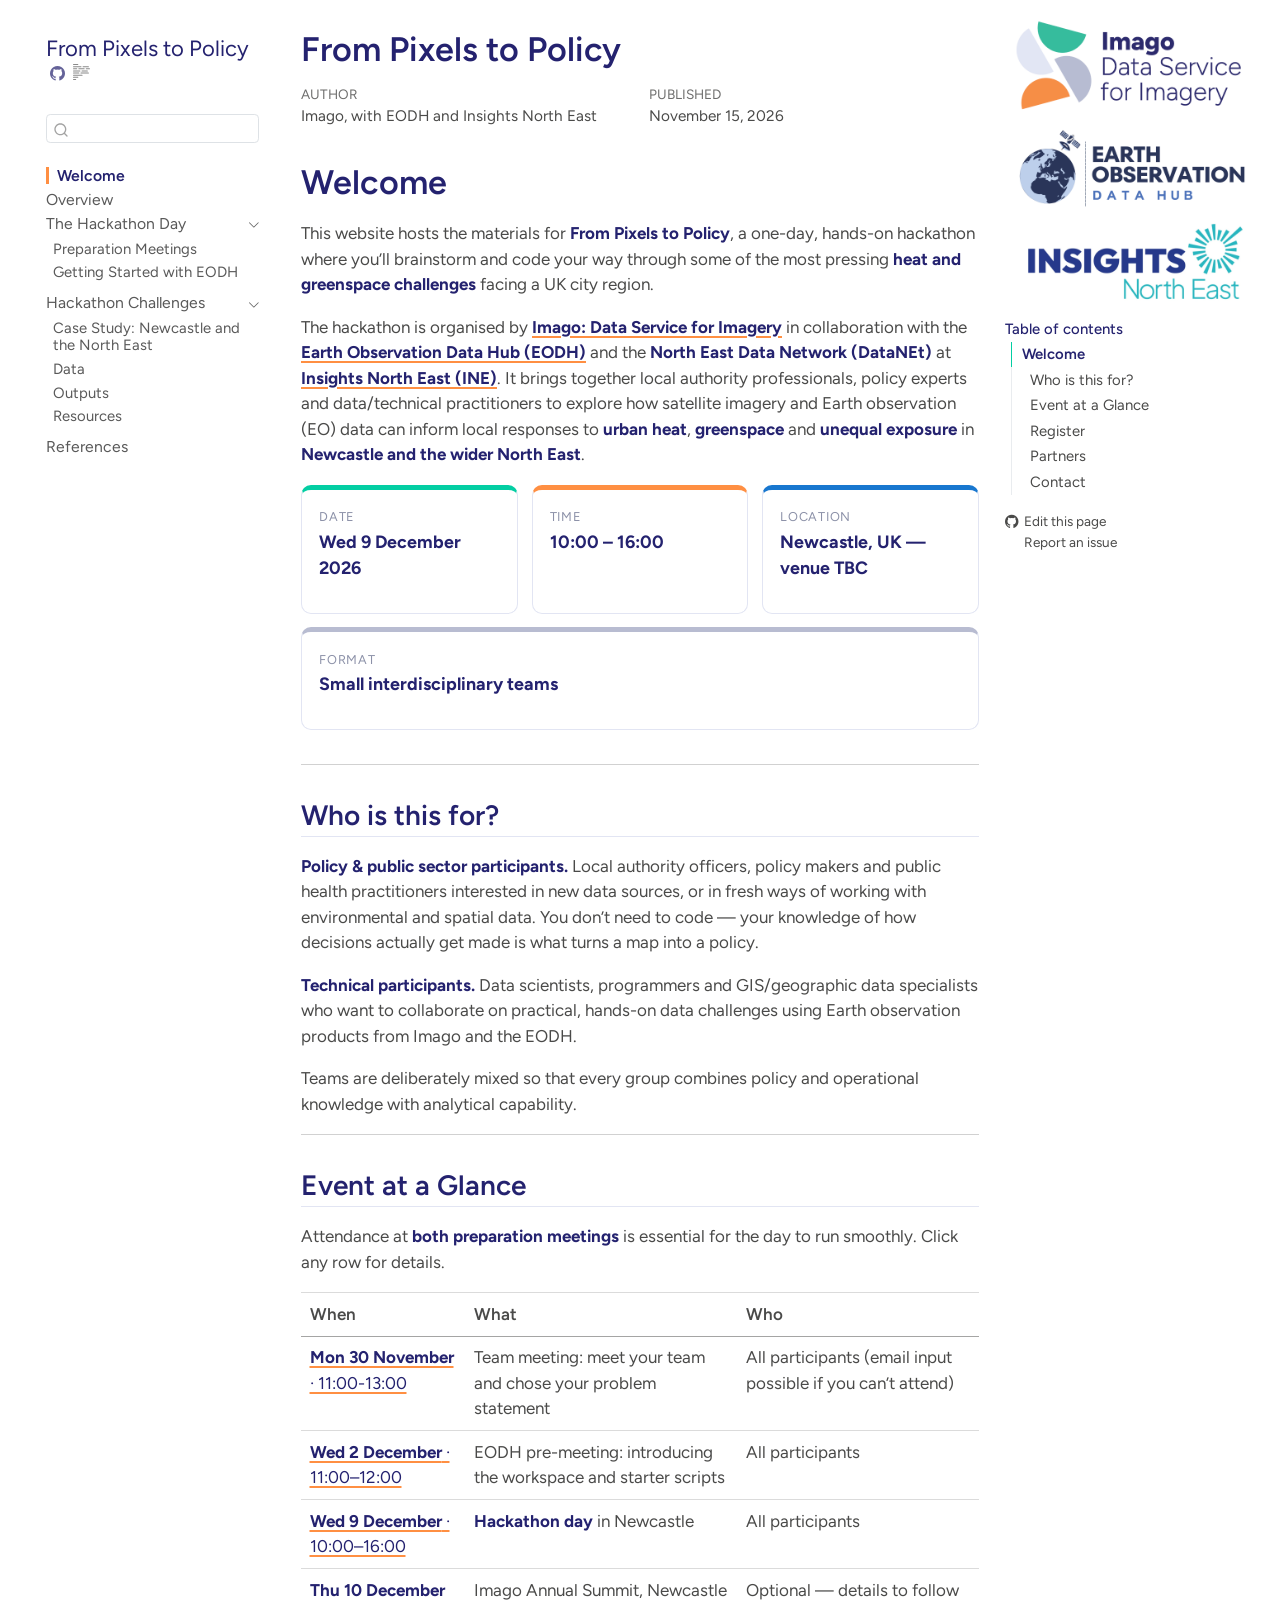
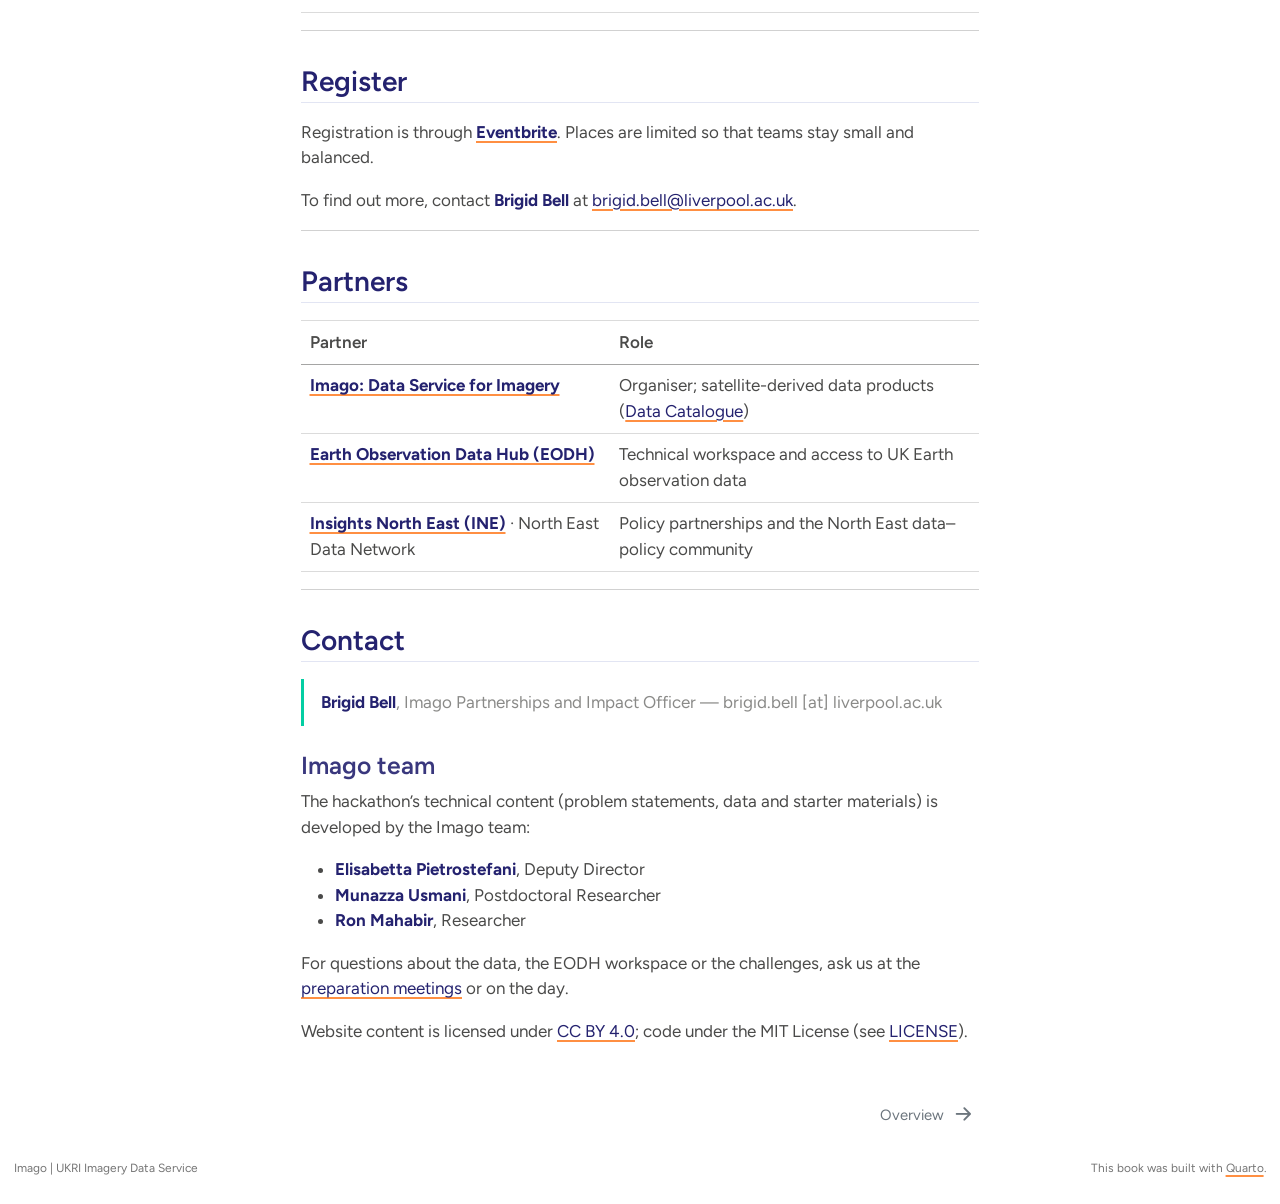
==== docs/index.html @ cfbcd2dc "Final datasets, problem statements, North East study area, mentors/judges, Python only" ====
<!DOCTYPE html>
<html xmlns="http://www.w3.org/1999/xhtml" lang="en" xml:lang="en"><head>

<meta charset="utf-8">
<meta name="generator" content="quarto-1.9.36">

<meta name="viewport" content="width=device-width, initial-scale=1.0, user-scalable=yes">

<meta name="author" content="Imago, with EODH and Insights North East">
<meta name="dcterms.date" content="2026-11-15">

<title>From Pixels to Policy</title>
<style>
/* Default styles provided by pandoc.
** See https://pandoc.org/MANUAL.html#variables-for-html for config info.
*/
code{white-space: pre-wrap;}
span.smallcaps{font-variant: small-caps;}
div.columns{display: flex; gap: min(4vw, 1.5em);}
div.column{flex: auto; overflow-x: auto;}
div.hanging-indent{margin-left: 1.5em; text-indent: -1.5em;}
ul.task-list{list-style: none;}
ul.task-list li input[type="checkbox"] {
  width: 0.8em;
  margin: 0 0.8em 0.2em -1em; /* quarto-specific, see https://github.com/quarto-dev/quarto-cli/issues/4556 */ 
  vertical-align: middle;
}
</style>


<script src="site_libs/quarto-nav/quarto-nav.js"></script>
<script src="site_libs/quarto-nav/headroom.min.js"></script>
<script src="site_libs/clipboard/clipboard.min.js"></script>
<script src="site_libs/quarto-search/autocomplete.umd.js"></script>
<script src="site_libs/quarto-search/fuse.min.js"></script>
<script src="site_libs/quarto-search/quarto-search.js"></script>
<meta name="quarto:offset" content="./">
<link href="./overview.html" rel="next">
<link href="./assets/Imago-logo.png" rel="icon" type="image/png">
<script src="site_libs/quarto-html/quarto.js" type="module"></script>
<script src="site_libs/quarto-html/tabsets/tabsets.js" type="module"></script>
<script src="site_libs/quarto-html/popper.min.js"></script>
<script src="site_libs/quarto-html/tippy.umd.min.js"></script>
<script src="site_libs/quarto-html/anchor.min.js"></script>
<link href="site_libs/quarto-html/tippy.css" rel="stylesheet">
<link href="site_libs/quarto-html/quarto-syntax-highlighting-845c23b38eaddc0f92fda52bfe77a8c8.css" rel="stylesheet" id="quarto-text-highlighting-styles">
<script src="site_libs/bootstrap/bootstrap.min.js"></script>
<link href="site_libs/bootstrap/bootstrap-icons.css" rel="stylesheet">
<link href="site_libs/bootstrap/bootstrap-445ad853c7fc5b7dd70132ed1802cdcb.min.css" rel="stylesheet" append-hash="true" id="quarto-bootstrap" data-mode="light">
<script id="quarto-search-options" type="application/json">{
  "location": "sidebar",
  "copy-button": false,
  "collapse-after": 3,
  "panel-placement": "start",
  "type": "textbox",
  "limit": 50,
  "keyboard-shortcut": [
    "f",
    "/",
    "s"
  ],
  "show-item-context": false,
  "language": {
    "search-no-results-text": "No results",
    "search-matching-documents-text": "matching documents",
    "search-copy-link-title": "Copy link to search",
    "search-hide-matches-text": "Hide additional matches",
    "search-more-match-text": "more match in this document",
    "search-more-matches-text": "more matches in this document",
    "search-clear-button-title": "Clear",
    "search-text-placeholder": "",
    "search-detached-cancel-button-title": "Cancel",
    "search-submit-button-title": "Submit",
    "search-label": "Search"
  }
}</script>


</head>

<body class="nav-sidebar floating quarto-light">

<div id="quarto-search-results"></div>
  <header id="quarto-header" class="headroom fixed-top">
  <nav class="quarto-secondary-nav">
    <div class="container-fluid d-flex">
      <button type="button" class="quarto-btn-toggle btn" data-bs-toggle="collapse" role="button" data-bs-target=".quarto-sidebar-collapse-item" aria-controls="quarto-sidebar" aria-expanded="false" aria-label="Toggle sidebar navigation" onclick="if (window.quartoToggleHeadroom) { window.quartoToggleHeadroom(); }">
        <i class="bi bi-layout-text-sidebar-reverse"></i>
      </button>
        <nav class="quarto-page-breadcrumbs" aria-label="breadcrumb"><ol class="breadcrumb"><li class="breadcrumb-item"><a href="./index.html">Welcome</a></li></ol></nav>
        <a class="flex-grow-1" role="navigation" data-bs-toggle="collapse" data-bs-target=".quarto-sidebar-collapse-item" aria-controls="quarto-sidebar" aria-expanded="false" aria-label="Toggle sidebar navigation" onclick="if (window.quartoToggleHeadroom) { window.quartoToggleHeadroom(); }">      
        </a>
      <button type="button" class="btn quarto-search-button" aria-label="Search" onclick="window.quartoOpenSearch();">
        <i class="bi bi-search"></i>
      </button>
    </div>
  </nav>
</header>
<!-- content -->
<div id="quarto-content" class="quarto-container page-columns page-rows-contents page-layout-article">
<!-- sidebar -->
  <nav id="quarto-sidebar" class="sidebar collapse collapse-horizontal quarto-sidebar-collapse-item sidebar-navigation floating overflow-auto">
    <div class="pt-lg-2 mt-2 text-left sidebar-header">
    <div class="sidebar-title mb-0 py-0">
      <a href="./">From Pixels to Policy</a> 
        <div class="sidebar-tools-main">
    <a href="https://github.com/Imago-SDRUK/Imago-EODH-Hack-2026" title="Source Code" class="quarto-navigation-tool px-1" aria-label="Source Code"><i class="bi bi-github"></i></a>
  <a href="" class="quarto-reader-toggle quarto-navigation-tool px-1" onclick="window.quartoToggleReader(); return false;" title="Toggle reader mode">
  <div class="quarto-reader-toggle-btn">
  <i class="bi"></i>
  </div>
</a>
</div>
    </div>
      </div>
        <div class="mt-2 flex-shrink-0 align-items-center">
        <div class="sidebar-search">
        <div id="quarto-search" class="" title="Search"></div>
        </div>
        </div>
    <div class="sidebar-menu-container"> 
    <ul class="list-unstyled mt-1">
        <li class="sidebar-item">
  <div class="sidebar-item-container"> 
  <a href="./index.html" class="sidebar-item-text sidebar-link active">
 <span class="menu-text">Welcome</span></a>
  </div>
</li>
        <li class="sidebar-item">
  <div class="sidebar-item-container"> 
  <a href="./overview.html" class="sidebar-item-text sidebar-link">
 <span class="menu-text">Overview</span></a>
  </div>
</li>
        <li class="sidebar-item sidebar-item-section">
      <div class="sidebar-item-container"> 
            <a href="./workshop.html" class="sidebar-item-text sidebar-link">
 <span class="menu-text">The Hackathon Day</span></a>
          <a class="sidebar-item-toggle text-start" data-bs-toggle="collapse" data-bs-target="#quarto-sidebar-section-1" role="navigation" aria-expanded="true" aria-label="Toggle section">
            <i class="bi bi-chevron-right ms-2"></i>
          </a> 
      </div>
      <ul id="quarto-sidebar-section-1" class="collapse list-unstyled sidebar-section depth1 show">  
          <li class="sidebar-item">
  <div class="sidebar-item-container"> 
  <a href="./preparation.html" class="sidebar-item-text sidebar-link">
 <span class="menu-text">Preparation Meetings</span></a>
  </div>
</li>
          <li class="sidebar-item">
  <div class="sidebar-item-container"> 
  <a href="./eodh-start.html" class="sidebar-item-text sidebar-link">
 <span class="menu-text">Getting Started with EODH</span></a>
  </div>
</li>
      </ul>
  </li>
        <li class="sidebar-item sidebar-item-section">
      <div class="sidebar-item-container"> 
            <a href="./probstatement.html" class="sidebar-item-text sidebar-link">
 <span class="menu-text">Hackathon Challenges</span></a>
          <a class="sidebar-item-toggle text-start" data-bs-toggle="collapse" data-bs-target="#quarto-sidebar-section-2" role="navigation" aria-expanded="true" aria-label="Toggle section">
            <i class="bi bi-chevron-right ms-2"></i>
          </a> 
      </div>
      <ul id="quarto-sidebar-section-2" class="collapse list-unstyled sidebar-section depth1 show">  
          <li class="sidebar-item">
  <div class="sidebar-item-container"> 
  <a href="./casestudy.html" class="sidebar-item-text sidebar-link">
 <span class="menu-text">Case Study: Newcastle and the North East</span></a>
  </div>
</li>
          <li class="sidebar-item">
  <div class="sidebar-item-container"> 
  <a href="./datasets.html" class="sidebar-item-text sidebar-link">
 <span class="menu-text">Data</span></a>
  </div>
</li>
          <li class="sidebar-item">
  <div class="sidebar-item-container"> 
  <a href="./output.html" class="sidebar-item-text sidebar-link">
 <span class="menu-text">Outputs</span></a>
  </div>
</li>
          <li class="sidebar-item">
  <div class="sidebar-item-container"> 
  <a href="./resources.html" class="sidebar-item-text sidebar-link">
 <span class="menu-text">Resources</span></a>
  </div>
</li>
      </ul>
  </li>
        <li class="sidebar-item">
  <div class="sidebar-item-container"> 
  <a href="./references.html" class="sidebar-item-text sidebar-link">
 <span class="menu-text">References</span></a>
  </div>
</li>
    </ul>
    </div>
</nav>
<div id="quarto-sidebar-glass" class="quarto-sidebar-collapse-item" data-bs-toggle="collapse" data-bs-target=".quarto-sidebar-collapse-item"></div>
<!-- margin-sidebar -->
    <div id="quarto-margin-sidebar" class="sidebar margin-sidebar"><div class="quarto-margin-header"><div class="margin-header-item">
<p><img src="./assets/all_logos.png" class="img-fluid" alt="Imago, Earth Observation Data Hub and Insights North East logos"></p>
</div></div>
        <nav id="TOC" role="doc-toc" class="toc-active">
    <h2 id="toc-title">Table of contents</h2>
   
  <ul>
  <li><a href="#welcome" id="toc-welcome" class="nav-link active" data-scroll-target="#welcome">Welcome</a>
  <ul class="collapse">
  <li><a href="#who-is-this-for" id="toc-who-is-this-for" class="nav-link" data-scroll-target="#who-is-this-for">Who is this for?</a></li>
  <li><a href="#event-at-a-glance" id="toc-event-at-a-glance" class="nav-link" data-scroll-target="#event-at-a-glance">Event at a Glance</a></li>
  <li><a href="#register" id="toc-register" class="nav-link" data-scroll-target="#register">Register</a></li>
  <li><a href="#partners" id="toc-partners" class="nav-link" data-scroll-target="#partners">Partners</a></li>
  <li><a href="#contact" id="toc-contact" class="nav-link" data-scroll-target="#contact">Contact</a>
  <ul class="collapse">
  <li><a href="#imago-team" id="toc-imago-team" class="nav-link" data-scroll-target="#imago-team">Imago team</a></li>
  </ul></li>
  </ul></li>
  </ul>
<div class="toc-actions"><ul><li><a href="https://github.com/Imago-SDRUK/Imago-EODH-Hack-2026/edit/main/index.qmd" class="toc-action"><i class="bi bi-github"></i>Edit this page</a></li><li><a href="https://github.com/Imago-SDRUK/Imago-EODH-Hack-2026/issues/new" class="toc-action"><i class="bi empty"></i>Report an issue</a></li></ul></div></nav>
    </div>
<!-- main -->
<main class="content" id="quarto-document-content">

<header id="title-block-header" class="quarto-title-block default">
<div class="quarto-title">
<h1 class="title">From Pixels to Policy</h1>
</div>



<div class="quarto-title-meta">

    <div>
    <div class="quarto-title-meta-heading">Author</div>
    <div class="quarto-title-meta-contents">
             <p>Imago, with EODH and Insights North East </p>
          </div>
  </div>
    
    <div>
    <div class="quarto-title-meta-heading">Published</div>
    <div class="quarto-title-meta-contents">
      <p class="date">November 15, 2026</p>
    </div>
  </div>
  
    
  </div>
  


</header>


<section id="welcome" class="level1 unnumbered">
<h1 class="unnumbered">Welcome</h1>
<p>This website hosts the materials for <strong>From Pixels to Policy</strong>, a one-day, hands-on hackathon where you’ll brainstorm and code your way through some of the most pressing <strong>heat and greenspace challenges</strong> facing a UK city region.</p>
<p>The hackathon is organised by <a href="https://imago.ac.uk/"><strong>Imago: Data Service for Imagery</strong></a> in collaboration with the <a href="https://eodatahub.org.uk/"><strong>Earth Observation Data Hub (EODH)</strong></a> and the <strong>North East Data Network (DataNEt)</strong> at <a href="https://insightsnortheast.co.uk/"><strong>Insights North East (INE)</strong></a>. It brings together local authority professionals, policy experts and data/technical practitioners to explore how satellite imagery and Earth observation (EO) data can inform local responses to <strong>urban heat</strong>, <strong>greenspace</strong> and <strong>unequal exposure</strong> in <strong>Newcastle and the wider North East</strong>.</p>
<div class="p2p-facts">
<div class="p2p-fact">
<p><span class="p2p-fact-label">Date</span><br>
<span class="p2p-fact-value">Wed 9 December 2026</span></p>
</div>
<div class="p2p-fact">
<p><span class="p2p-fact-label">Time</span><br>
<span class="p2p-fact-value">10:00 – 16:00</span></p>
</div>
<div class="p2p-fact">
<p><span class="p2p-fact-label">Location</span><br>
<span class="p2p-fact-value">Newcastle, UK — venue TBC</span></p>
</div>
<div class="p2p-fact">
<p><span class="p2p-fact-label">Format</span><br>
<span class="p2p-fact-value">Small interdisciplinary teams</span></p>
</div>
</div>
<hr>
<section id="who-is-this-for" class="level2 unnumbered">
<h2 class="unnumbered anchored" data-anchor-id="who-is-this-for">Who is this for?</h2>
<p><strong>Policy &amp; public sector participants.</strong> Local authority officers, policy makers and public health practitioners interested in new data sources, or in fresh ways of working with environmental and spatial data. You don’t need to code — your knowledge of how decisions actually get made is what turns a map into a policy.</p>
<p><strong>Technical participants.</strong> Data scientists, programmers and GIS/geographic data specialists who want to collaborate on practical, hands-on data challenges using Earth observation products from Imago and the EODH.</p>
<p>Teams are deliberately mixed so that every group combines policy and operational knowledge with analytical capability.</p>
<hr>
</section>
<section id="event-at-a-glance" class="level2 unnumbered">
<h2 class="unnumbered anchored" data-anchor-id="event-at-a-glance">Event at a Glance</h2>
<p>Attendance at <strong>both preparation meetings</strong> is essential for the day to run smoothly. Click any row for details.</p>
<table class="caption-top table">
<thead>
<tr class="header">
<th>When</th>
<th>What</th>
<th>Who</th>
</tr>
</thead>
<tbody>
<tr class="odd">
<td><a href="./preparation.html"><strong>Mon 30 November</strong> · 11:00-13:00</a></td>
<td>Team meeting: meet your team and chose your problem statement</td>
<td>All participants (email input possible if you can’t attend)</td>
</tr>
<tr class="even">
<td><a href="./eodh-start.html"><strong>Wed 2 December</strong> · 11:00–12:00</a></td>
<td>EODH pre-meeting: introducing the workspace and starter scripts</td>
<td>All participants</td>
</tr>
<tr class="odd">
<td><a href="./workshop.html"><strong>Wed 9 December</strong> · 10:00–16:00</a></td>
<td><strong>Hackathon day</strong> in Newcastle</td>
<td>All participants</td>
</tr>
<tr class="even">
<td><strong>Thu 10 December</strong></td>
<td>Imago Annual Summit, Newcastle</td>
<td>Optional — details to follow</td>
</tr>
</tbody>
</table>
<hr>
</section>
<section id="register" class="level2 unnumbered">
<h2 class="unnumbered anchored" data-anchor-id="register">Register</h2>
<p>Registration is through <a href="https://www.eventbrite.com/e/from-pixels-to-policy-an-earth-observation-hackathon-tickets-2003542936858"><strong>Eventbrite</strong></a>. Places are limited so that teams stay small and balanced.</p>
<p>To find out more, contact <strong>Brigid Bell</strong> at <a href="mailto:brigid.bell@liverpool.ac.uk">brigid.bell@liverpool.ac.uk</a>.</p>
<hr>
</section>
<section id="partners" class="level2 unnumbered">
<h2 class="unnumbered anchored" data-anchor-id="partners">Partners</h2>
<table class="caption-top table">
<thead>
<tr class="header">
<th>Partner</th>
<th>Role</th>
</tr>
</thead>
<tbody>
<tr class="odd">
<td><a href="https://imago.ac.uk/"><strong>Imago: Data Service for Imagery</strong></a></td>
<td>Organiser; satellite-derived data products (<a href="https://data.imago.ac.uk/">Data Catalogue</a>)</td>
</tr>
<tr class="even">
<td><a href="https://eodatahub.org.uk/"><strong>Earth Observation Data Hub (EODH)</strong></a></td>
<td>Technical workspace and access to UK Earth observation data</td>
</tr>
<tr class="odd">
<td><a href="https://insightsnortheast.co.uk/"><strong>Insights North East (INE)</strong></a> · North East Data Network</td>
<td>Policy partnerships and the North East data–policy community</td>
</tr>
</tbody>
</table>
<!-- TODO: add EODH and INE logos to img/ and a logo strip here -->
<hr>
</section>
<section id="contact" class="level2 unnumbered">
<h2 class="unnumbered anchored" data-anchor-id="contact">Contact</h2>
<blockquote class="blockquote">
<p><strong>Brigid Bell</strong>, Imago Partnerships and Impact Officer — brigid.bell [at] liverpool.ac.uk</p>
</blockquote>
<section id="imago-team" class="level3 unnumbered">
<h3 class="unnumbered anchored" data-anchor-id="imago-team">Imago team</h3>
<p>The hackathon’s technical content (problem statements, data and starter materials) is developed by the Imago team:</p>
<ul>
<li><strong>Elisabetta Pietrostefani</strong>, Deputy Director</li>
<li><strong>Munazza Usmani</strong>, Postdoctoral Researcher</li>
<li><strong>Ron Mahabir</strong>, Researcher</li>
</ul>
<p>For questions about the data, the EODH workspace or the challenges, ask us at the <a href="./preparation.html">preparation meetings</a> or on the day.</p>
<!-- TODO: add Behzad, EODH and INE contacts -->
<p>Website content is licensed under <a href="https://creativecommons.org/licenses/by/4.0/">CC BY 4.0</a>; code under the MIT License (see <a href="https://github.com/Imago-SDRUK/Imago-EODH-Hack-2026/blob/main/LICENSE">LICENSE</a>).</p>


</section>
</section>
</section>

</main> <!-- /main -->
<script id="quarto-html-after-body" type="application/javascript">
  window.document.addEventListener("DOMContentLoaded", function (event) {
    const icon = "";
    const anchorJS = new window.AnchorJS();
    anchorJS.options = {
      placement: 'right',
      icon: icon
    };
    anchorJS.add('.anchored');
    const isCodeAnnotation = (el) => {
      for (const clz of el.classList) {
        if (clz.startsWith('code-annotation-')) {                     
          return true;
        }
      }
      return false;
    }
    const onCopySuccess = function(e) {
      // button target
      const button = e.trigger;
      // don't keep focus
      button.blur();
      // flash "checked"
      button.classList.add('code-copy-button-checked');
      var currentTitle = button.getAttribute("title");
      button.setAttribute("title", "Copied!");
      let tooltip;
      if (window.bootstrap) {
        button.setAttribute("data-bs-toggle", "tooltip");
        button.setAttribute("data-bs-placement", "left");
        button.setAttribute("data-bs-title", "Copied!");
        tooltip = new bootstrap.Tooltip(button, 
          { trigger: "manual", 
            customClass: "code-copy-button-tooltip",
            offset: [0, -8]});
        tooltip.show();    
      }
      setTimeout(function() {
        if (tooltip) {
          tooltip.hide();
          button.removeAttribute("data-bs-title");
          button.removeAttribute("data-bs-toggle");
          button.removeAttribute("data-bs-placement");
        }
        button.setAttribute("title", currentTitle);
        button.classList.remove('code-copy-button-checked');
      }, 1000);
      // clear code selection
      e.clearSelection();
    }
    const getTextToCopy = function(trigger) {
      const outerScaffold = trigger.parentElement.cloneNode(true);
      const codeEl = outerScaffold.querySelector('code');
      for (const childEl of codeEl.children) {
        if (isCodeAnnotation(childEl)) {
          childEl.remove();
        }
      }
      return codeEl.innerText;
    }
    const clipboard = new window.ClipboardJS('.code-copy-button:not([data-in-quarto-modal])', {
      text: getTextToCopy
    });
    clipboard.on('success', onCopySuccess);
    if (window.document.getElementById('quarto-embedded-source-code-modal')) {
      const clipboardModal = new window.ClipboardJS('.code-copy-button[data-in-quarto-modal]', {
        text: getTextToCopy,
        container: window.document.getElementById('quarto-embedded-source-code-modal')
      });
      clipboardModal.on('success', onCopySuccess);
    }
      var localhostRegex = new RegExp(/^(?:http|https):\/\/localhost\:?[0-9]*\//);
      var mailtoRegex = new RegExp(/^mailto:/);
        var filterRegex = new RegExp("https:\/\/imago-sdruk\.github\.io\/Imago-EODH-Hack-2026");
      var isInternal = (href) => {
          return filterRegex.test(href) || localhostRegex.test(href) || mailtoRegex.test(href);
      }
      // Inspect non-navigation links and adorn them if external
     var links = window.document.querySelectorAll('a[href]:not(.nav-link):not(.navbar-brand):not(.toc-action):not(.sidebar-link):not(.sidebar-item-toggle):not(.pagination-link):not(.no-external):not([aria-hidden]):not(.dropdown-item):not(.quarto-navigation-tool):not(.about-link)');
      for (var i=0; i<links.length; i++) {
        const link = links[i];
        if (!isInternal(link.href)) {
          // undo the damage that might have been done by quarto-nav.js in the case of
          // links that we want to consider external
          if (link.dataset.originalHref !== undefined) {
            link.href = link.dataset.originalHref;
          }
        }
      }
    function tippyHover(el, contentFn, onTriggerFn, onUntriggerFn) {
      const config = {
        allowHTML: true,
        maxWidth: 500,
        delay: 100,
        arrow: false,
        appendTo: function(el) {
            return el.parentElement;
        },
        interactive: true,
        interactiveBorder: 10,
        theme: 'quarto',
        placement: 'bottom-start',
      };
      if (contentFn) {
        config.content = contentFn;
      }
      if (onTriggerFn) {
        config.onTrigger = onTriggerFn;
      }
      if (onUntriggerFn) {
        config.onUntrigger = onUntriggerFn;
      }
      window.tippy(el, config); 
    }
    const noterefs = window.document.querySelectorAll('a[role="doc-noteref"]');
    for (var i=0; i<noterefs.length; i++) {
      const ref = noterefs[i];
      tippyHover(ref, function() {
        // use id or data attribute instead here
        let href = ref.getAttribute('data-footnote-href') || ref.getAttribute('href');
        try { href = new URL(href).hash; } catch {}
        const id = href.replace(/^#\/?/, "");
        const note = window.document.getElementById(id);
        if (note) {
          return note.innerHTML;
        } else {
          return "";
        }
      });
    }
    const xrefs = window.document.querySelectorAll('a.quarto-xref');
    const processXRef = (id, note) => {
      // Strip column container classes
      const stripColumnClz = (el) => {
        el.classList.remove("page-full", "page-columns");
        if (el.children) {
          for (const child of el.children) {
            stripColumnClz(child);
          }
        }
      }
      stripColumnClz(note)
      if (id === null || id.startsWith('sec-')) {
        // Special case sections, only their first couple elements
        const container = document.createElement("div");
        if (note.children && note.children.length > 2) {
          container.appendChild(note.children[0].cloneNode(true));
          for (let i = 1; i < note.children.length; i++) {
            const child = note.children[i];
            if (child.tagName === "P" && child.innerText === "") {
              continue;
            } else {
              container.appendChild(child.cloneNode(true));
              break;
            }
          }
          if (window.Quarto?.typesetMath) {
            window.Quarto.typesetMath(container);
          }
          return container.innerHTML
        } else {
          if (window.Quarto?.typesetMath) {
            window.Quarto.typesetMath(note);
          }
          return note.innerHTML;
        }
      } else {
        // Remove any anchor links if they are present
        const anchorLink = note.querySelector('a.anchorjs-link');
        if (anchorLink) {
          anchorLink.remove();
        }
        if (window.Quarto?.typesetMath) {
          window.Quarto.typesetMath(note);
        }
        if (note.classList.contains("callout")) {
          return note.outerHTML;
        } else {
          return note.innerHTML;
        }
      }
    }
    for (var i=0; i<xrefs.length; i++) {
      const xref = xrefs[i];
      tippyHover(xref, undefined, function(instance) {
        instance.disable();
        let url = xref.getAttribute('href');
        let hash = undefined; 
        if (url.startsWith('#')) {
          hash = url;
        } else {
          try { hash = new URL(url).hash; } catch {}
        }
        if (hash) {
          const id = hash.replace(/^#\/?/, "");
          const note = window.document.getElementById(id);
          if (note !== null) {
            try {
              const html = processXRef(id, note.cloneNode(true));
              instance.setContent(html);
            } finally {
              instance.enable();
              instance.show();
            }
          } else {
            // See if we can fetch this
            fetch(url.split('#')[0])
            .then(res => res.text())
            .then(html => {
              const parser = new DOMParser();
              const htmlDoc = parser.parseFromString(html, "text/html");
              const note = htmlDoc.getElementById(id);
              if (note !== null) {
                const html = processXRef(id, note);
                instance.setContent(html);
              } 
            }).finally(() => {
              instance.enable();
              instance.show();
            });
          }
        } else {
          // See if we can fetch a full url (with no hash to target)
          // This is a special case and we should probably do some content thinning / targeting
          fetch(url)
          .then(res => res.text())
          .then(html => {
            const parser = new DOMParser();
            const htmlDoc = parser.parseFromString(html, "text/html");
            const note = htmlDoc.querySelector('main.content');
            if (note !== null) {
              // This should only happen for chapter cross references
              // (since there is no id in the URL)
              // remove the first header
              if (note.children.length > 0 && note.children[0].tagName === "HEADER") {
                note.children[0].remove();
              }
              const html = processXRef(null, note);
              instance.setContent(html);
            } 
          }).finally(() => {
            instance.enable();
            instance.show();
          });
        }
      }, function(instance) {
      });
    }
        let selectedAnnoteEl;
        const selectorForAnnotation = ( cell, annotation) => {
          let cellAttr = 'data-code-cell="' + cell + '"';
          let lineAttr = 'data-code-annotation="' +  annotation + '"';
          const selector = 'span[' + cellAttr + '][' + lineAttr + ']';
          return selector;
        }
        const selectCodeLines = (annoteEl) => {
          const doc = window.document;
          const targetCell = annoteEl.getAttribute("data-target-cell");
          const targetAnnotation = annoteEl.getAttribute("data-target-annotation");
          const annoteSpan = window.document.querySelector(selectorForAnnotation(targetCell, targetAnnotation));
          const lines = annoteSpan.getAttribute("data-code-lines").split(",");
          const lineIds = lines.map((line) => {
            return targetCell + "-" + line;
          })
          let top = null;
          let height = null;
          let parent = null;
          if (lineIds.length > 0) {
              //compute the position of the single el (top and bottom and make a div)
              const el = window.document.getElementById(lineIds[0]);
              top = el.offsetTop;
              height = el.offsetHeight;
              parent = el.parentElement.parentElement;
            if (lineIds.length > 1) {
              const lastEl = window.document.getElementById(lineIds[lineIds.length - 1]);
              const bottom = lastEl.offsetTop + lastEl.offsetHeight;
              height = bottom - top;
            }
            if (top !== null && height !== null && parent !== null) {
              // cook up a div (if necessary) and position it 
              let div = window.document.getElementById("code-annotation-line-highlight");
              if (div === null) {
                div = window.document.createElement("div");
                div.setAttribute("id", "code-annotation-line-highlight");
                div.style.position = 'absolute';
                parent.appendChild(div);
              }
              div.style.top = top - 2 + "px";
              div.style.height = height + 4 + "px";
              div.style.left = 0;
              let gutterDiv = window.document.getElementById("code-annotation-line-highlight-gutter");
              if (gutterDiv === null) {
                gutterDiv = window.document.createElement("div");
                gutterDiv.setAttribute("id", "code-annotation-line-highlight-gutter");
                gutterDiv.style.position = 'absolute';
                const codeCell = window.document.getElementById(targetCell);
                const gutter = codeCell.querySelector('.code-annotation-gutter');
                gutter.appendChild(gutterDiv);
              }
              gutterDiv.style.top = top - 2 + "px";
              gutterDiv.style.height = height + 4 + "px";
            }
            selectedAnnoteEl = annoteEl;
          }
        };
        const unselectCodeLines = () => {
          const elementsIds = ["code-annotation-line-highlight", "code-annotation-line-highlight-gutter"];
          elementsIds.forEach((elId) => {
            const div = window.document.getElementById(elId);
            if (div) {
              div.remove();
            }
          });
          selectedAnnoteEl = undefined;
        };
          // Handle positioning of the toggle
      window.addEventListener(
        "resize",
        throttle(() => {
          elRect = undefined;
          if (selectedAnnoteEl) {
            selectCodeLines(selectedAnnoteEl);
          }
        }, 10)
      );
      function throttle(fn, ms) {
      let throttle = false;
      let timer;
        return (...args) => {
          if(!throttle) { // first call gets through
              fn.apply(this, args);
              throttle = true;
          } else { // all the others get throttled
              if(timer) clearTimeout(timer); // cancel #2
              timer = setTimeout(() => {
                fn.apply(this, args);
                timer = throttle = false;
              }, ms);
          }
        };
      }
        // Attach click handler to the DT
        const annoteDls = window.document.querySelectorAll('dt[data-target-cell]');
        for (const annoteDlNode of annoteDls) {
          annoteDlNode.addEventListener('click', (event) => {
            const clickedEl = event.target;
            if (clickedEl !== selectedAnnoteEl) {
              unselectCodeLines();
              const activeEl = window.document.querySelector('dt[data-target-cell].code-annotation-active');
              if (activeEl) {
                activeEl.classList.remove('code-annotation-active');
              }
              selectCodeLines(clickedEl);
              clickedEl.classList.add('code-annotation-active');
            } else {
              // Unselect the line
              unselectCodeLines();
              clickedEl.classList.remove('code-annotation-active');
            }
          });
        }
    const findCites = (el) => {
      const parentEl = el.parentElement;
      if (parentEl) {
        const cites = parentEl.dataset.cites;
        if (cites) {
          return {
            el,
            cites: cites.split(' ')
          };
        } else {
          return findCites(el.parentElement)
        }
      } else {
        return undefined;
      }
    };
    var bibliorefs = window.document.querySelectorAll('a[role="doc-biblioref"]');
    for (var i=0; i<bibliorefs.length; i++) {
      const ref = bibliorefs[i];
      const citeInfo = findCites(ref);
      if (citeInfo) {
        tippyHover(citeInfo.el, function() {
          var popup = window.document.createElement('div');
          citeInfo.cites.forEach(function(cite) {
            var citeDiv = window.document.createElement('div');
            citeDiv.classList.add('hanging-indent');
            citeDiv.classList.add('csl-entry');
            var biblioDiv = window.document.getElementById('ref-' + cite);
            if (biblioDiv) {
              citeDiv.innerHTML = biblioDiv.innerHTML;
            }
            popup.appendChild(citeDiv);
          });
          return popup.innerHTML;
        });
      }
    }
  });
  </script>
<nav class="page-navigation">
  <div class="nav-page nav-page-previous">
  </div>
  <div class="nav-page nav-page-next">
      <a href="./overview.html" class="pagination-link" aria-label="Overview">
        <span class="nav-page-text">Overview</span> <i class="bi bi-arrow-right-short"></i>
      </a>
  </div>
</nav>
</div> <!-- /content -->
<footer class="footer">
  <div class="nav-footer">
    <div class="nav-footer-left">
<p>Imago | UKRI Imagery Data Service</p>
</div>   
    <div class="nav-footer-center">
      &nbsp;
    <div class="toc-actions d-sm-block d-md-none"><ul><li><a href="https://github.com/Imago-SDRUK/Imago-EODH-Hack-2026/edit/main/index.qmd" class="toc-action"><i class="bi bi-github"></i>Edit this page</a></li><li><a href="https://github.com/Imago-SDRUK/Imago-EODH-Hack-2026/issues/new" class="toc-action"><i class="bi empty"></i>Report an issue</a></li></ul></div></div>
    <div class="nav-footer-right">
<p>This book was built with <a href="https://quarto.org/">Quarto</a>.</p>
</div>
  </div>
</footer>




</body></html>
---- docs/site_libs/quarto-html/tippy.css ----
.tippy-box[data-animation=fade][data-state=hidden]{opacity:0}[data-tippy-root]{max-width:calc(100vw - 10px)}.tippy-box{position:relative;background-color:#333;color:#fff;border-radius:4px;font-size:14px;line-height:1.4;white-space:normal;outline:0;transition-property:transform,visibility,opacity}.tippy-box[data-placement^=top]>.tippy-arrow{bottom:0}.tippy-box[data-placement^=top]>.tippy-arrow:before{bottom:-7px;left:0;border-width:8px 8px 0;border-top-color:initial;transform-origin:center top}.tippy-box[data-placement^=bottom]>.tippy-arrow{top:0}.tippy-box[data-placement^=bottom]>.tippy-arrow:before{top:-7px;left:0;border-width:0 8px 8px;border-bottom-color:initial;transform-origin:center bottom}.tippy-box[data-placement^=left]>.tippy-arrow{right:0}.tippy-box[data-placement^=left]>.tippy-arrow:before{border-width:8px 0 8px 8px;border-left-color:initial;right:-7px;transform-origin:center left}.tippy-box[data-placement^=right]>.tippy-arrow{left:0}.tippy-box[data-placement^=right]>.tippy-arrow:before{left:-7px;border-width:8px 8px 8px 0;border-right-color:initial;transform-origin:center right}.tippy-box[data-inertia][data-state=visible]{transition-timing-function:cubic-bezier(.54,1.5,.38,1.11)}.tippy-arrow{width:16px;height:16px;color:#333}.tippy-arrow:before{content:"";position:absolute;border-color:transparent;border-style:solid}.tippy-content{position:relative;padding:5px 9px;z-index:1}
---- docs/site_libs/quarto-html/quarto-syntax-highlighting-845c23b38eaddc0f92fda52bfe77a8c8.css ----
/* quarto syntax highlight colors */
:root {
  --quarto-hl-ot-color: #003B4F;
  --quarto-hl-at-color: #657422;
  --quarto-hl-ss-color: #20794D;
  --quarto-hl-an-color: #5E5E5E;
  --quarto-hl-fu-color: #4758AB;
  --quarto-hl-st-color: #20794D;
  --quarto-hl-cf-color: #003B4F;
  --quarto-hl-op-color: #5E5E5E;
  --quarto-hl-er-color: #AD0000;
  --quarto-hl-bn-color: #AD0000;
  --quarto-hl-al-color: #AD0000;
  --quarto-hl-va-color: #111111;
  --quarto-hl-bu-color: inherit;
  --quarto-hl-ex-color: inherit;
  --quarto-hl-pp-color: #AD0000;
  --quarto-hl-in-color: #5E5E5E;
  --quarto-hl-vs-color: #20794D;
  --quarto-hl-wa-color: #5E5E5E;
  --quarto-hl-do-color: #5E5E5E;
  --quarto-hl-im-color: #00769E;
  --quarto-hl-ch-color: #20794D;
  --quarto-hl-dt-color: #AD0000;
  --quarto-hl-fl-color: #AD0000;
  --quarto-hl-co-color: #5E5E5E;
  --quarto-hl-cv-color: #5E5E5E;
  --quarto-hl-cn-color: #8f5902;
  --quarto-hl-sc-color: #5E5E5E;
  --quarto-hl-dv-color: #AD0000;
  --quarto-hl-kw-color: #003B4F;
}

/* other quarto variables */
:root {
  --quarto-font-monospace: SFMono-Regular, Menlo, Monaco, Consolas, "Liberation Mono", "Courier New", monospace;
}

/* syntax highlight based on Pandoc's rules */
pre > code.sourceCode > span {
  color: #003B4F;
}

code.sourceCode > span {
  color: #003B4F;
}

div.sourceCode,
div.sourceCode pre.sourceCode {
  color: #003B4F;
}

/* Normal */
code span {
  color: #003B4F;
}

/* Alert */
code span.al {
  color: #AD0000;
  font-style: inherit;
}

/* Annotation */
code span.an {
  color: #5E5E5E;
  font-style: inherit;
}

/* Attribute */
code span.at {
  color: #657422;
  font-style: inherit;
}

/* BaseN */
code span.bn {
  color: #AD0000;
  font-style: inherit;
}

/* BuiltIn */
code span.bu {
  font-style: inherit;
}

/* ControlFlow */
code span.cf {
  color: #003B4F;
  font-weight: bold;
  font-style: inherit;
}

/* Char */
code span.ch {
  color: #20794D;
  font-style: inherit;
}

/* Constant */
code span.cn {
  color: #8f5902;
  font-style: inherit;
}

/* Comment */
code span.co {
  color: #5E5E5E;
  font-style: inherit;
}

/* CommentVar */
code span.cv {
  color: #5E5E5E;
  font-style: italic;
}

/* Documentation */
code span.do {
  color: #5E5E5E;
  font-style: italic;
}

/* DataType */
code span.dt {
  color: #AD0000;
  font-style: inherit;
}

/* DecVal */
code span.dv {
  color: #AD0000;
  font-style: inherit;
}

/* Error */
code span.er {
  color: #AD0000;
  font-style: inherit;
}

/* Extension */
code span.ex {
  font-style: inherit;
}

/* Float */
code span.fl {
  color: #AD0000;
  font-style: inherit;
}

/* Function */
code span.fu {
  color: #4758AB;
  font-style: inherit;
}

/* Import */
code span.im {
  color: #00769E;
  font-style: inherit;
}

/* Information */
code span.in {
  color: #5E5E5E;
  font-style: inherit;
}

/* Keyword */
code span.kw {
  color: #003B4F;
  font-weight: bold;
  font-style: inherit;
}

/* Operator */
code span.op {
  color: #5E5E5E;
  font-style: inherit;
}

/* Other */
code span.ot {
  color: #003B4F;
  font-style: inherit;
}

/* Preprocessor */
code span.pp {
  color: #AD0000;
  font-style: inherit;
}

/* SpecialChar */
code span.sc {
  color: #5E5E5E;
  font-style: inherit;
}

/* SpecialString */
code span.ss {
  color: #20794D;
  font-style: inherit;
}

/* String */
code span.st {
  color: #20794D;
  font-style: inherit;
}

/* Variable */
code span.va {
  color: #111111;
  font-style: inherit;
}

/* VerbatimString */
code span.vs {
  color: #20794D;
  font-style: inherit;
}

/* Warning */
code span.wa {
  color: #5E5E5E;
  font-style: italic;
}

.prevent-inlining {
  content: "</";
}

/*# sourceMappingURL=ac89f0bb514bba72461919f78549e31c.css.map */
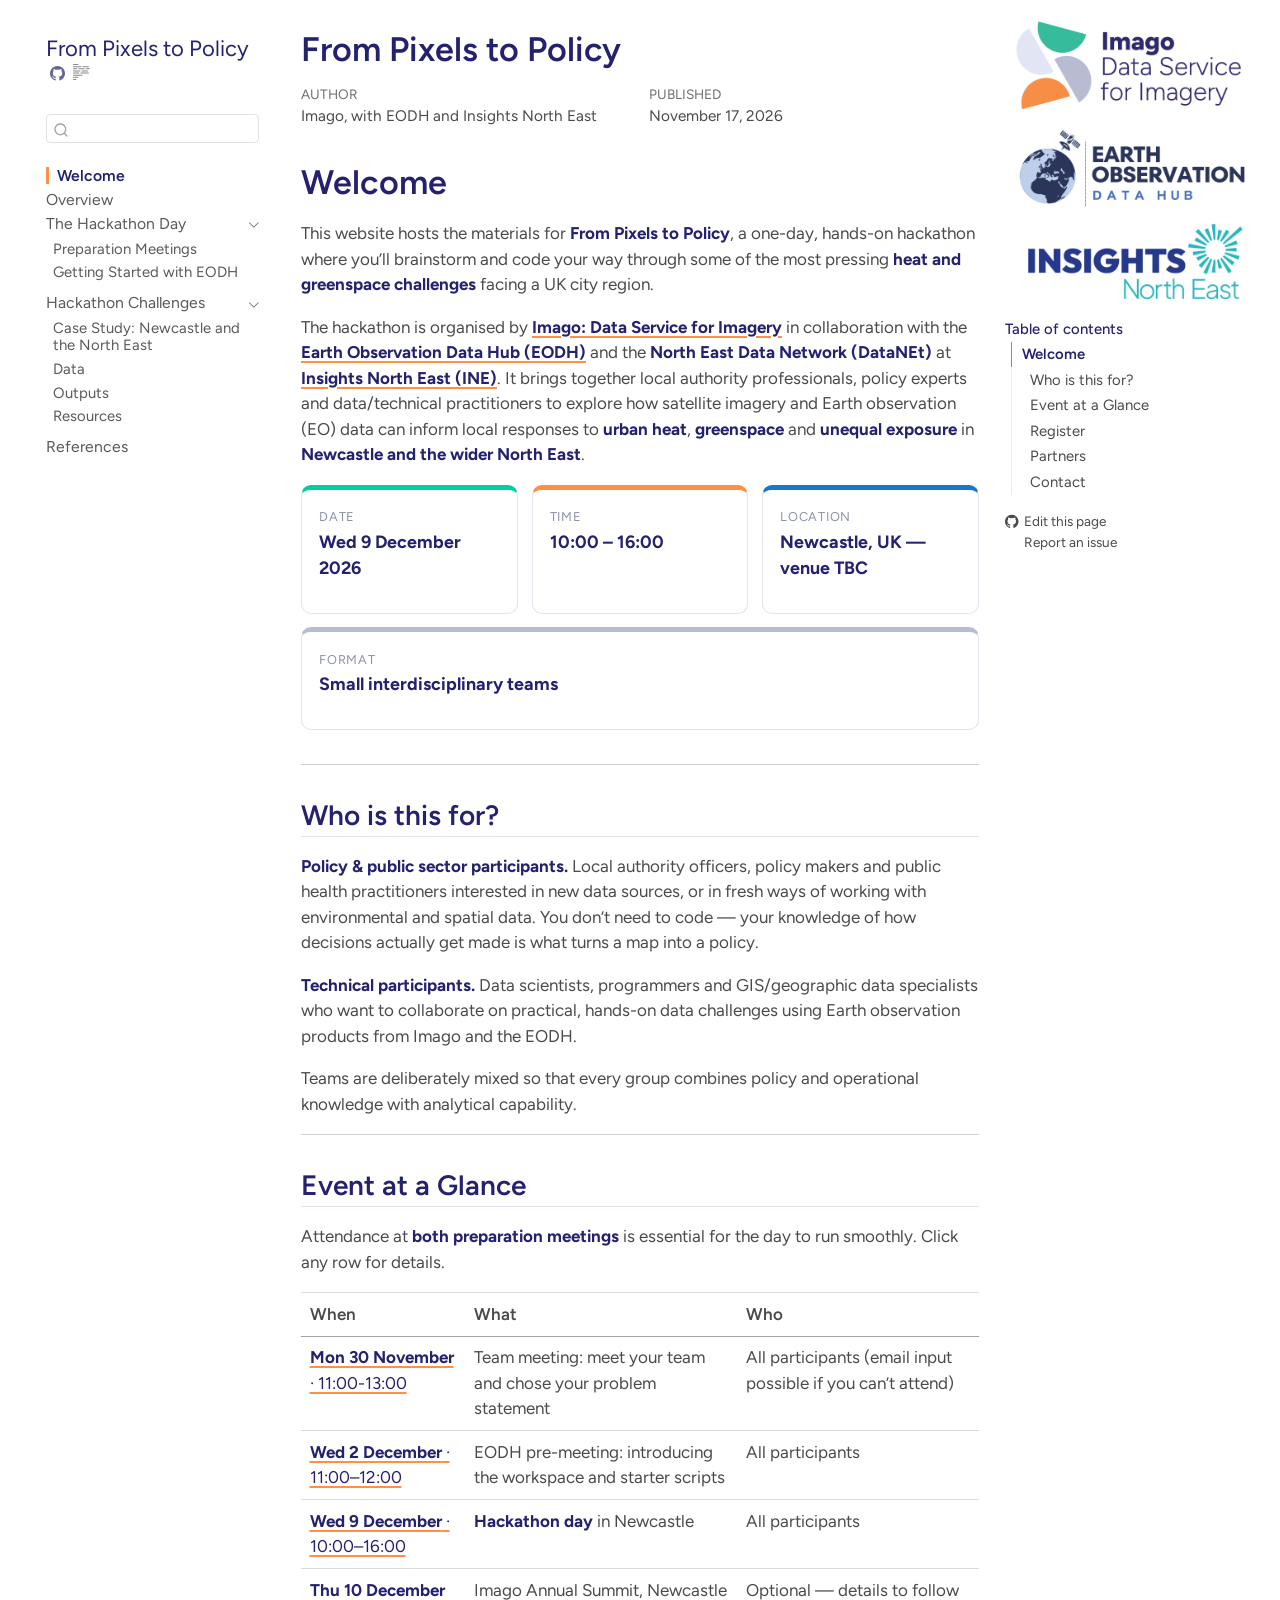
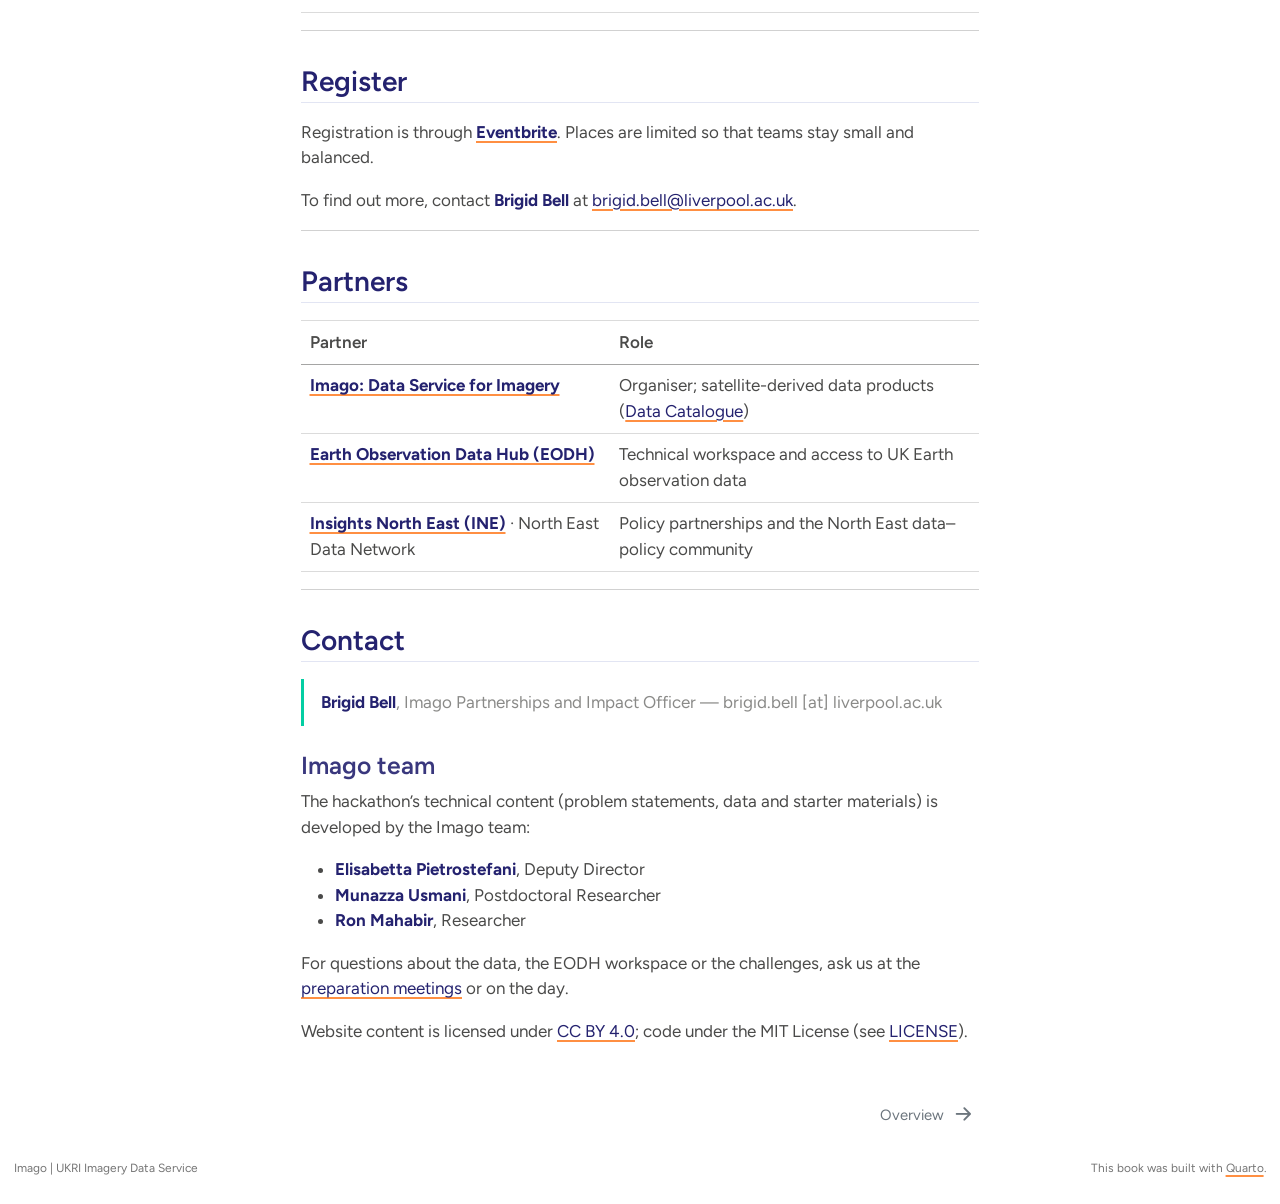
==== commit 9617dd86: "Update datasets table: boundaries, Census 2021 population, IoD 2025" ====
--- a/docs/index.html
+++ b/docs/index.html
@@ -7,7 +7,7 @@
 <meta name="viewport" content="width=device-width, initial-scale=1.0, user-scalable=yes">
 
 <meta name="author" content="Imago, with EODH and Insights North East">
-<meta name="dcterms.date" content="2026-11-15">
+<meta name="dcterms.date" content="2026-11-17">
 
 <title>From Pixels to Policy</title>
 <style>
@@ -244,7 +244,7 @@
     <div>
     <div class="quarto-title-meta-heading">Published</div>
     <div class="quarto-title-meta-contents">
-      <p class="date">November 15, 2026</p>
+      <p class="date">November 17, 2026</p>
     </div>
   </div>
   
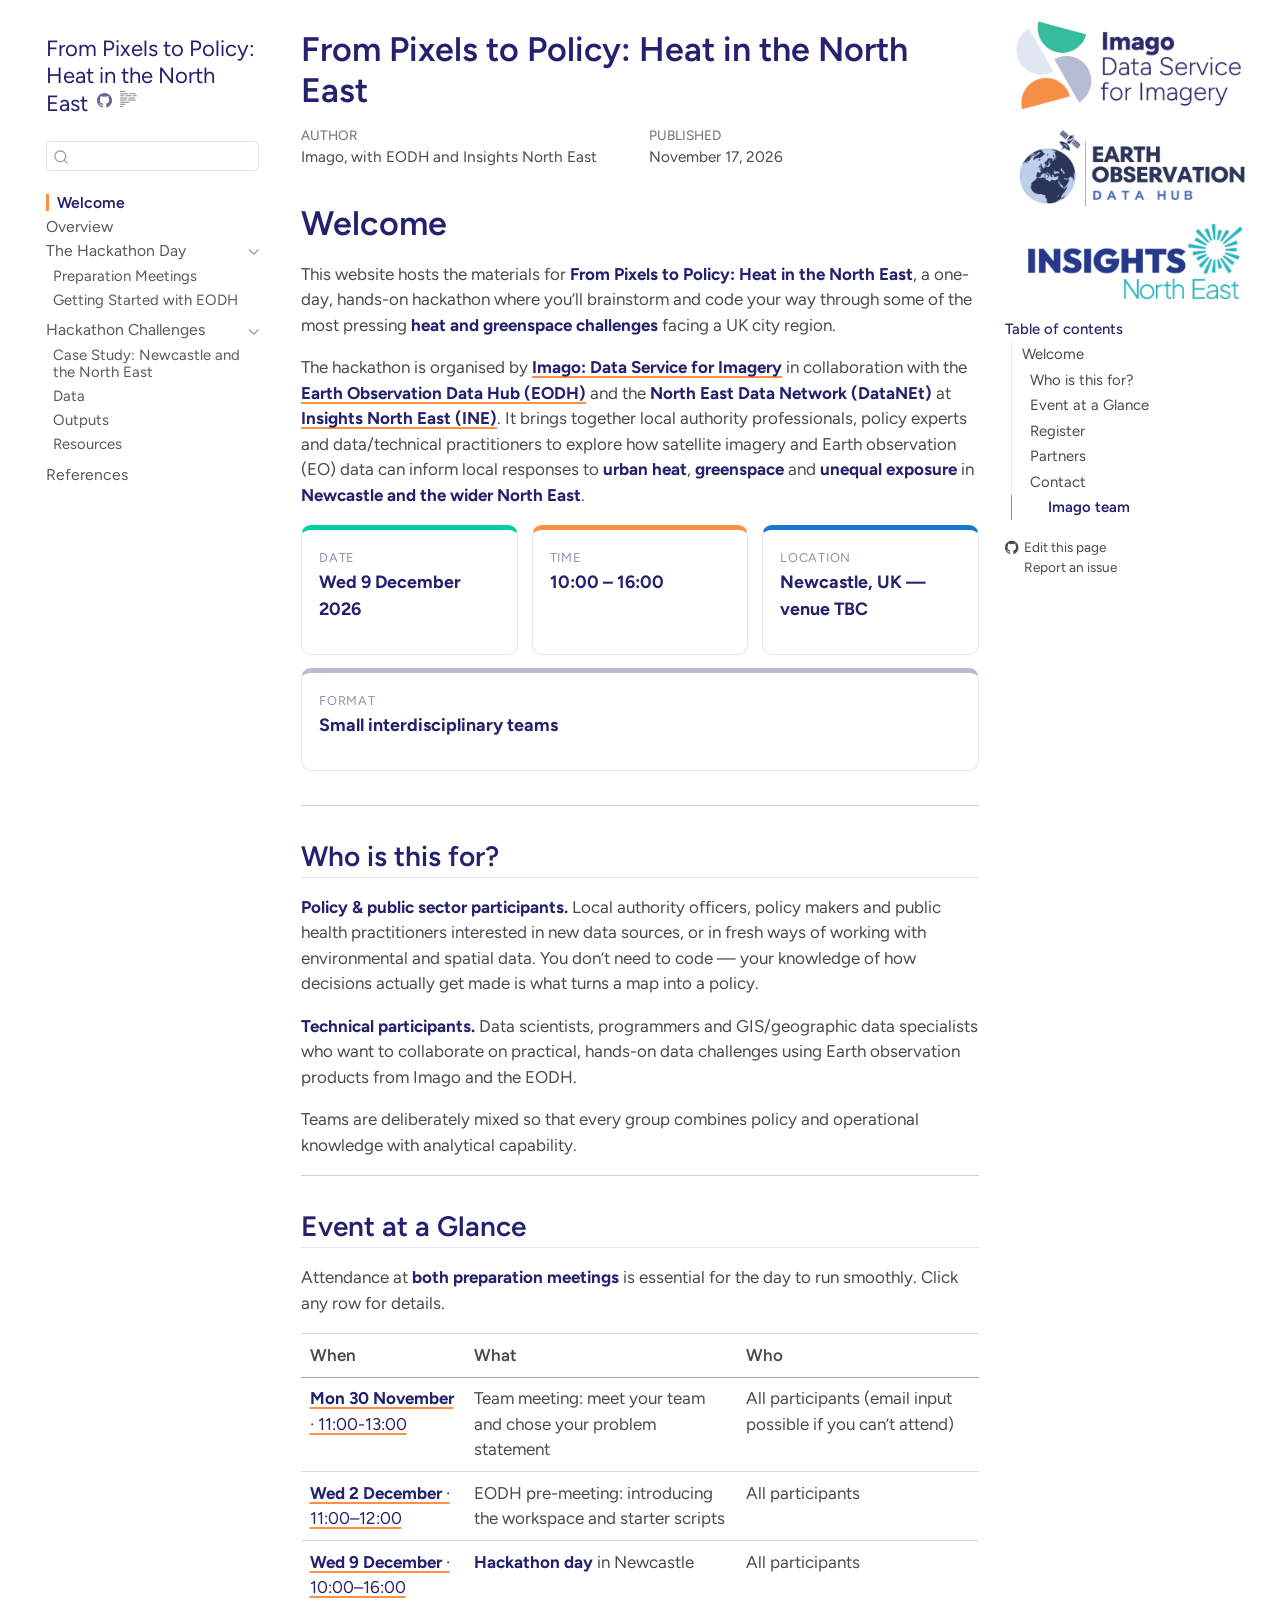
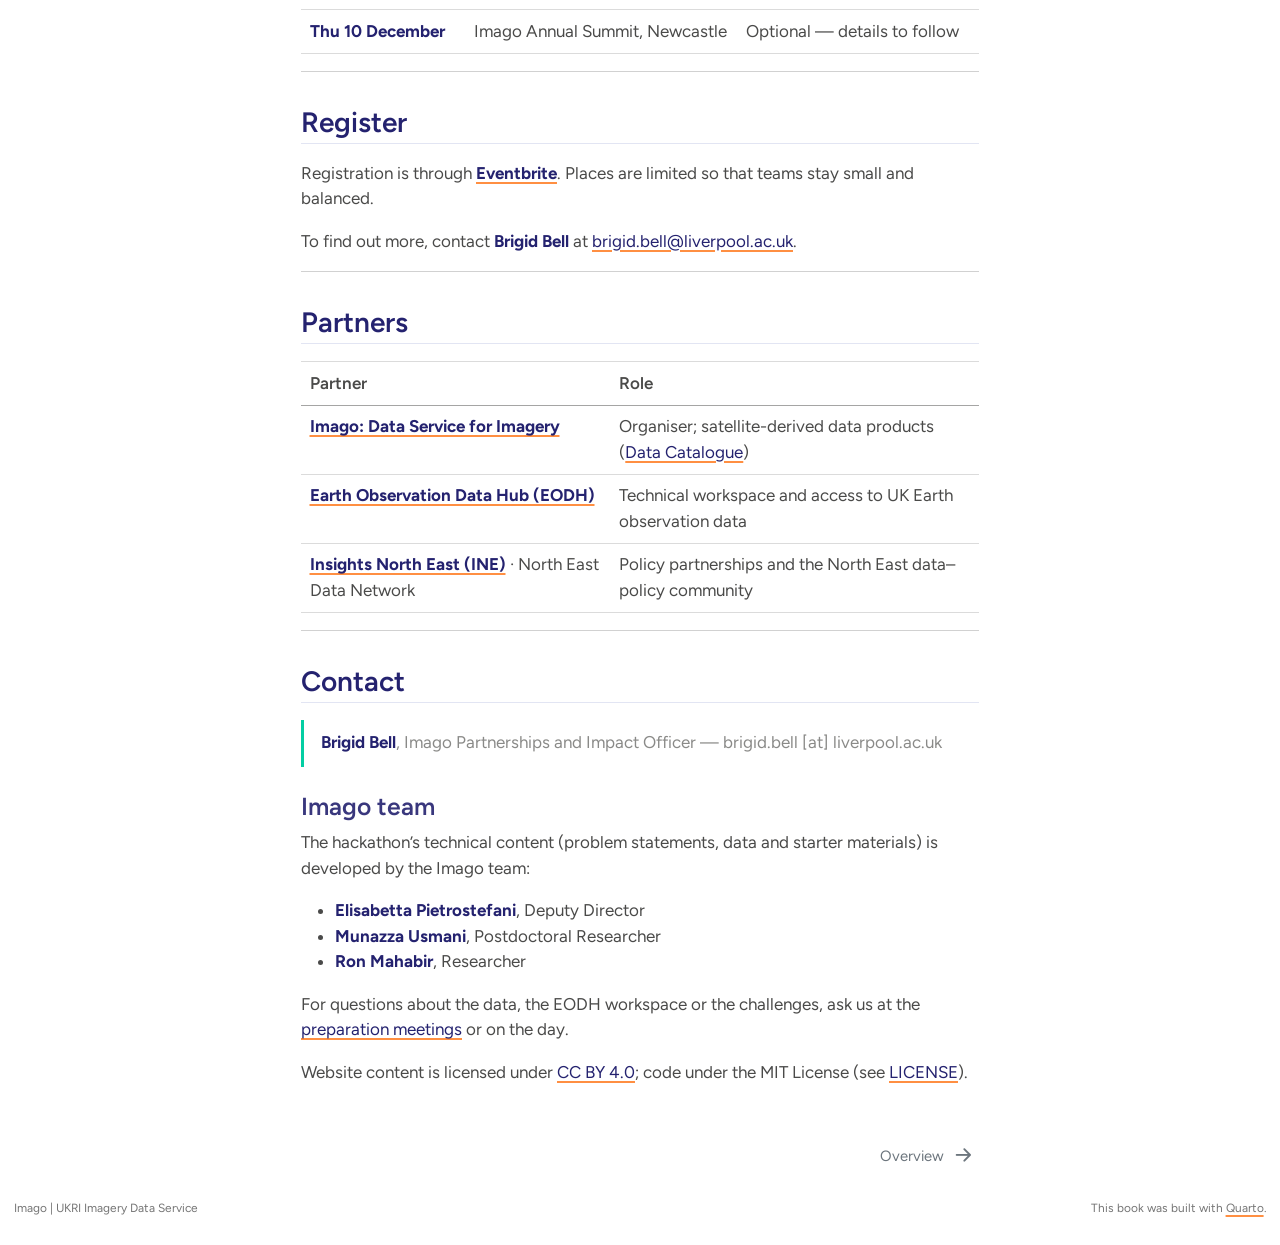
==== commit 0c654b5d: "title edits" ====
--- a/docs/index.html
+++ b/docs/index.html
@@ -9,7 +9,7 @@
 <meta name="author" content="Imago, with EODH and Insights North East">
 <meta name="dcterms.date" content="2026-11-17">
 
-<title>From Pixels to Policy</title>
+<title>From Pixels to Policy: Heat in the North East</title>
 <style>
 /* Default styles provided by pandoc.
 ** See https://pandoc.org/MANUAL.html#variables-for-html for config info.
@@ -102,7 +102,7 @@
   <nav id="quarto-sidebar" class="sidebar collapse collapse-horizontal quarto-sidebar-collapse-item sidebar-navigation floating overflow-auto">
     <div class="pt-lg-2 mt-2 text-left sidebar-header">
     <div class="sidebar-title mb-0 py-0">
-      <a href="./">From Pixels to Policy</a> 
+      <a href="./">From Pixels to Policy: Heat in the North East</a> 
         <div class="sidebar-tools-main">
     <a href="https://github.com/Imago-SDRUK/Imago-EODH-Hack-2026" title="Source Code" class="quarto-navigation-tool px-1" aria-label="Source Code"><i class="bi bi-github"></i></a>
   <a href="" class="quarto-reader-toggle quarto-navigation-tool px-1" onclick="window.quartoToggleReader(); return false;" title="Toggle reader mode">
@@ -227,7 +227,7 @@
 
 <header id="title-block-header" class="quarto-title-block default">
 <div class="quarto-title">
-<h1 class="title">From Pixels to Policy</h1>
+<h1 class="title">From Pixels to Policy: Heat in the North East</h1>
 </div>
 
 
@@ -258,7 +258,7 @@
 
 <section id="welcome" class="level1 unnumbered">
 <h1 class="unnumbered">Welcome</h1>
-<p>This website hosts the materials for <strong>From Pixels to Policy</strong>, a one-day, hands-on hackathon where you’ll brainstorm and code your way through some of the most pressing <strong>heat and greenspace challenges</strong> facing a UK city region.</p>
+<p>This website hosts the materials for <strong>From Pixels to Policy: Heat in the North East</strong>, a one-day, hands-on hackathon where you’ll brainstorm and code your way through some of the most pressing <strong>heat and greenspace challenges</strong> facing a UK city region.</p>
 <p>The hackathon is organised by <a href="https://imago.ac.uk/"><strong>Imago: Data Service for Imagery</strong></a> in collaboration with the <a href="https://eodatahub.org.uk/"><strong>Earth Observation Data Hub (EODH)</strong></a> and the <strong>North East Data Network (DataNEt)</strong> at <a href="https://insightsnortheast.co.uk/"><strong>Insights North East (INE)</strong></a>. It brings together local authority professionals, policy experts and data/technical practitioners to explore how satellite imagery and Earth observation (EO) data can inform local responses to <strong>urban heat</strong>, <strong>greenspace</strong> and <strong>unequal exposure</strong> in <strong>Newcastle and the wider North East</strong>.</p>
 <div class="p2p-facts">
 <div class="p2p-fact">
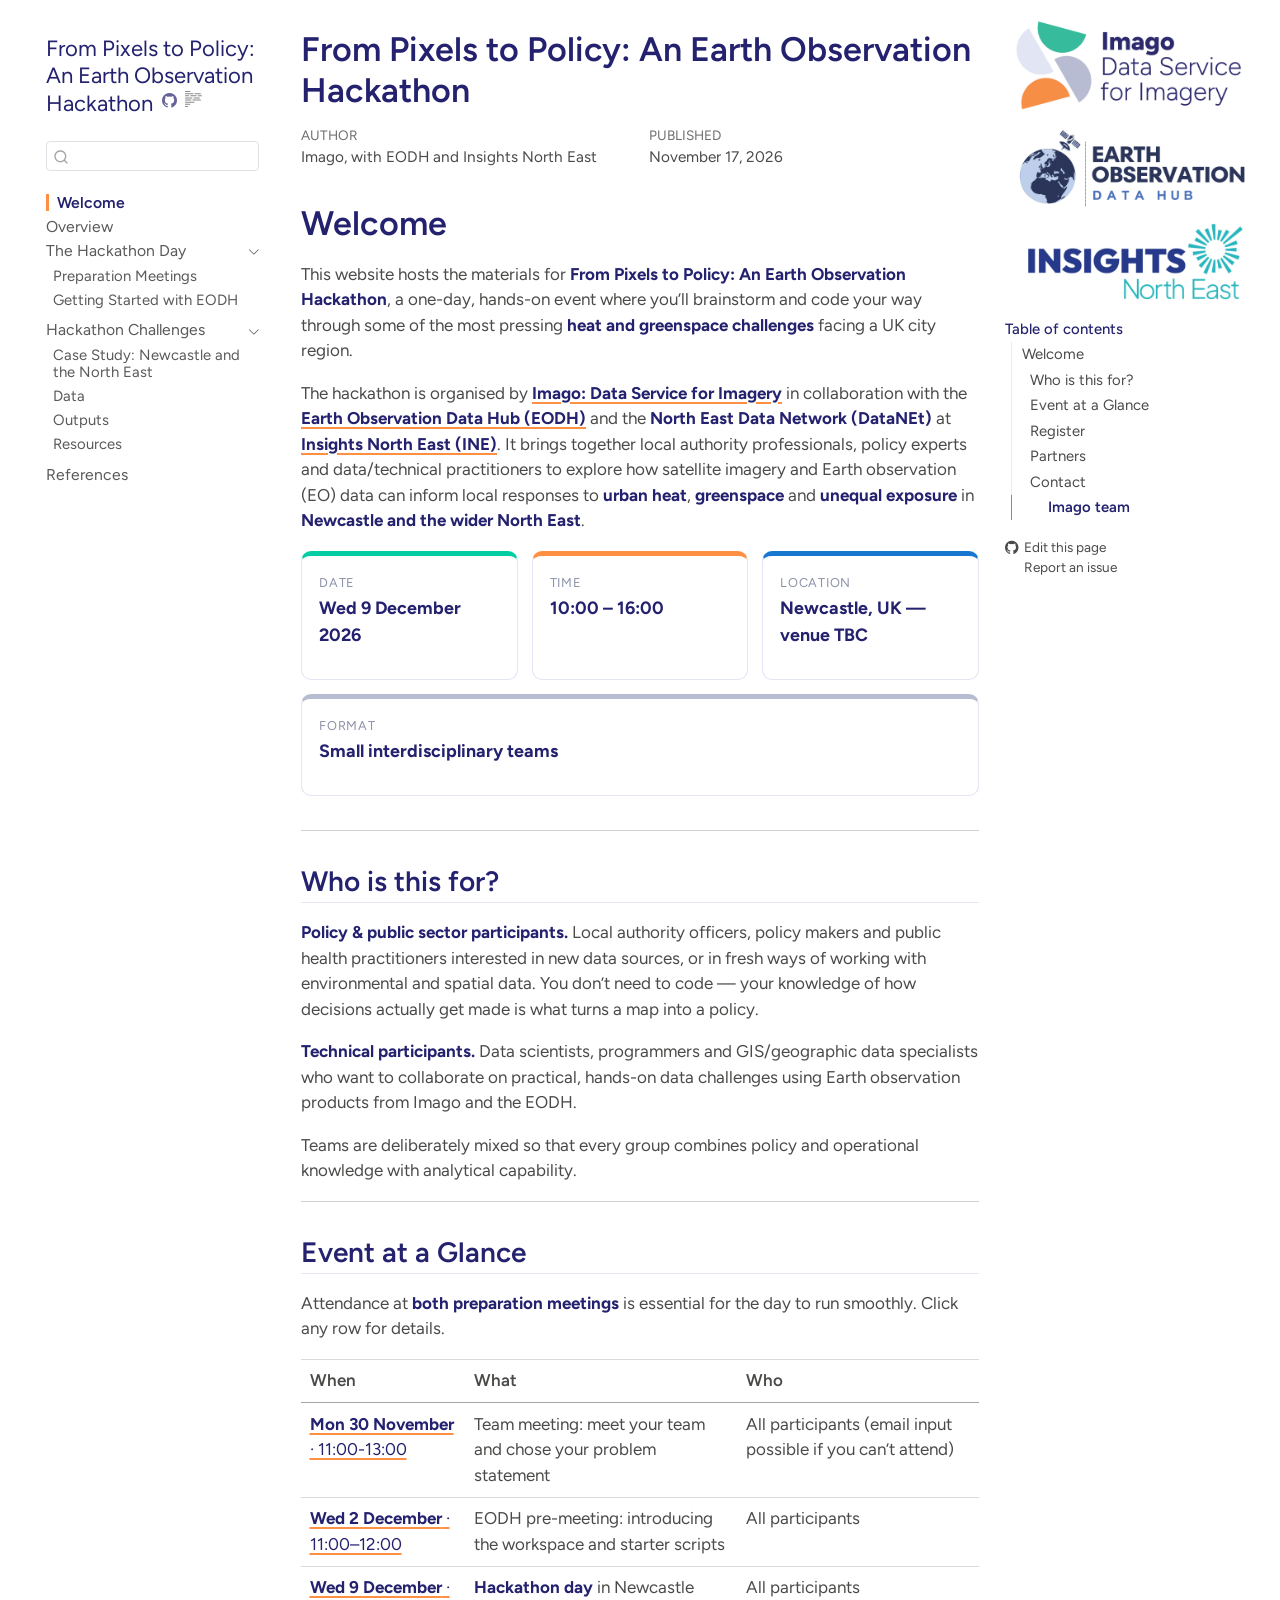
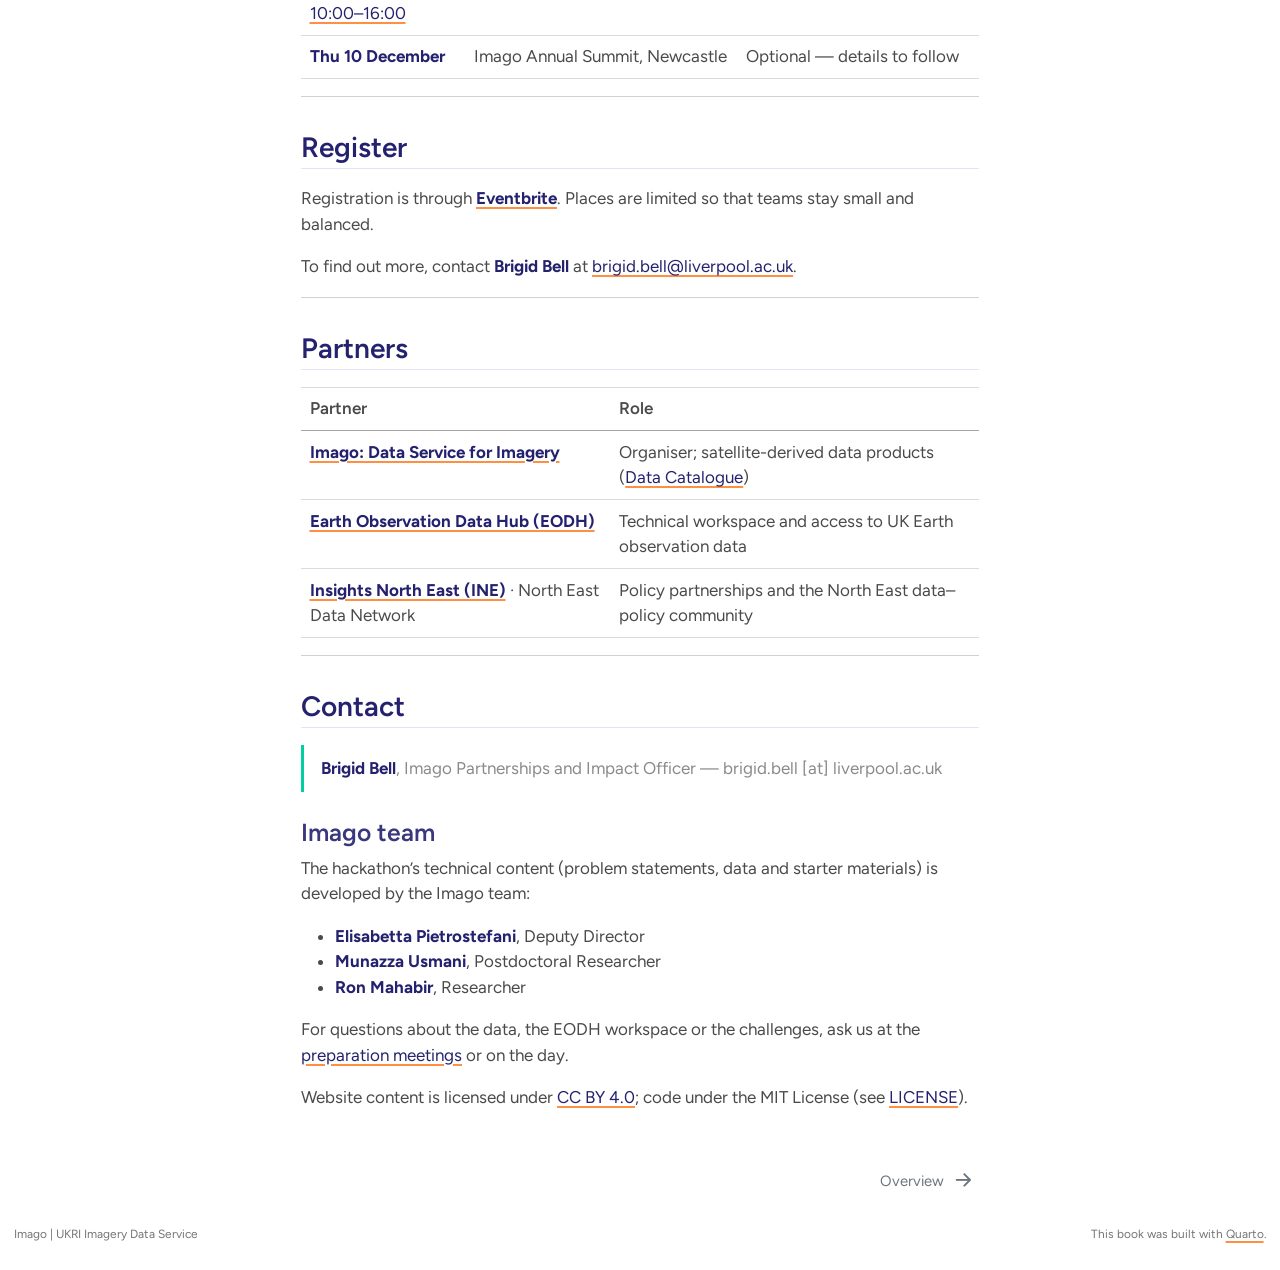
==== commit 062d6d00: "pop and deprivation files & title edit" ====
--- a/docs/index.html
+++ b/docs/index.html
@@ -9,7 +9,7 @@
 <meta name="author" content="Imago, with EODH and Insights North East">
 <meta name="dcterms.date" content="2026-11-17">
 
-<title>From Pixels to Policy: Heat in the North East</title>
+<title>From Pixels to Policy: An Earth Observation Hackathon</title>
 <style>
 /* Default styles provided by pandoc.
 ** See https://pandoc.org/MANUAL.html#variables-for-html for config info.
@@ -102,7 +102,7 @@
   <nav id="quarto-sidebar" class="sidebar collapse collapse-horizontal quarto-sidebar-collapse-item sidebar-navigation floating overflow-auto">
     <div class="pt-lg-2 mt-2 text-left sidebar-header">
     <div class="sidebar-title mb-0 py-0">
-      <a href="./">From Pixels to Policy: Heat in the North East</a> 
+      <a href="./">From Pixels to Policy: An Earth Observation Hackathon</a> 
         <div class="sidebar-tools-main">
     <a href="https://github.com/Imago-SDRUK/Imago-EODH-Hack-2026" title="Source Code" class="quarto-navigation-tool px-1" aria-label="Source Code"><i class="bi bi-github"></i></a>
   <a href="" class="quarto-reader-toggle quarto-navigation-tool px-1" onclick="window.quartoToggleReader(); return false;" title="Toggle reader mode">
@@ -227,7 +227,7 @@
 
 <header id="title-block-header" class="quarto-title-block default">
 <div class="quarto-title">
-<h1 class="title">From Pixels to Policy: Heat in the North East</h1>
+<h1 class="title">From Pixels to Policy: An Earth Observation Hackathon</h1>
 </div>
 
 
@@ -258,7 +258,7 @@
 
 <section id="welcome" class="level1 unnumbered">
 <h1 class="unnumbered">Welcome</h1>
-<p>This website hosts the materials for <strong>From Pixels to Policy: Heat in the North East</strong>, a one-day, hands-on hackathon where you’ll brainstorm and code your way through some of the most pressing <strong>heat and greenspace challenges</strong> facing a UK city region.</p>
+<p>This website hosts the materials for <strong>From Pixels to Policy: An Earth Observation Hackathon</strong>, a one-day, hands-on event where you’ll brainstorm and code your way through some of the most pressing <strong>heat and greenspace challenges</strong> facing a UK city region.</p>
 <p>The hackathon is organised by <a href="https://imago.ac.uk/"><strong>Imago: Data Service for Imagery</strong></a> in collaboration with the <a href="https://eodatahub.org.uk/"><strong>Earth Observation Data Hub (EODH)</strong></a> and the <strong>North East Data Network (DataNEt)</strong> at <a href="https://insightsnortheast.co.uk/"><strong>Insights North East (INE)</strong></a>. It brings together local authority professionals, policy experts and data/technical practitioners to explore how satellite imagery and Earth observation (EO) data can inform local responses to <strong>urban heat</strong>, <strong>greenspace</strong> and <strong>unequal exposure</strong> in <strong>Newcastle and the wider North East</strong>.</p>
 <div class="p2p-facts">
 <div class="p2p-fact">
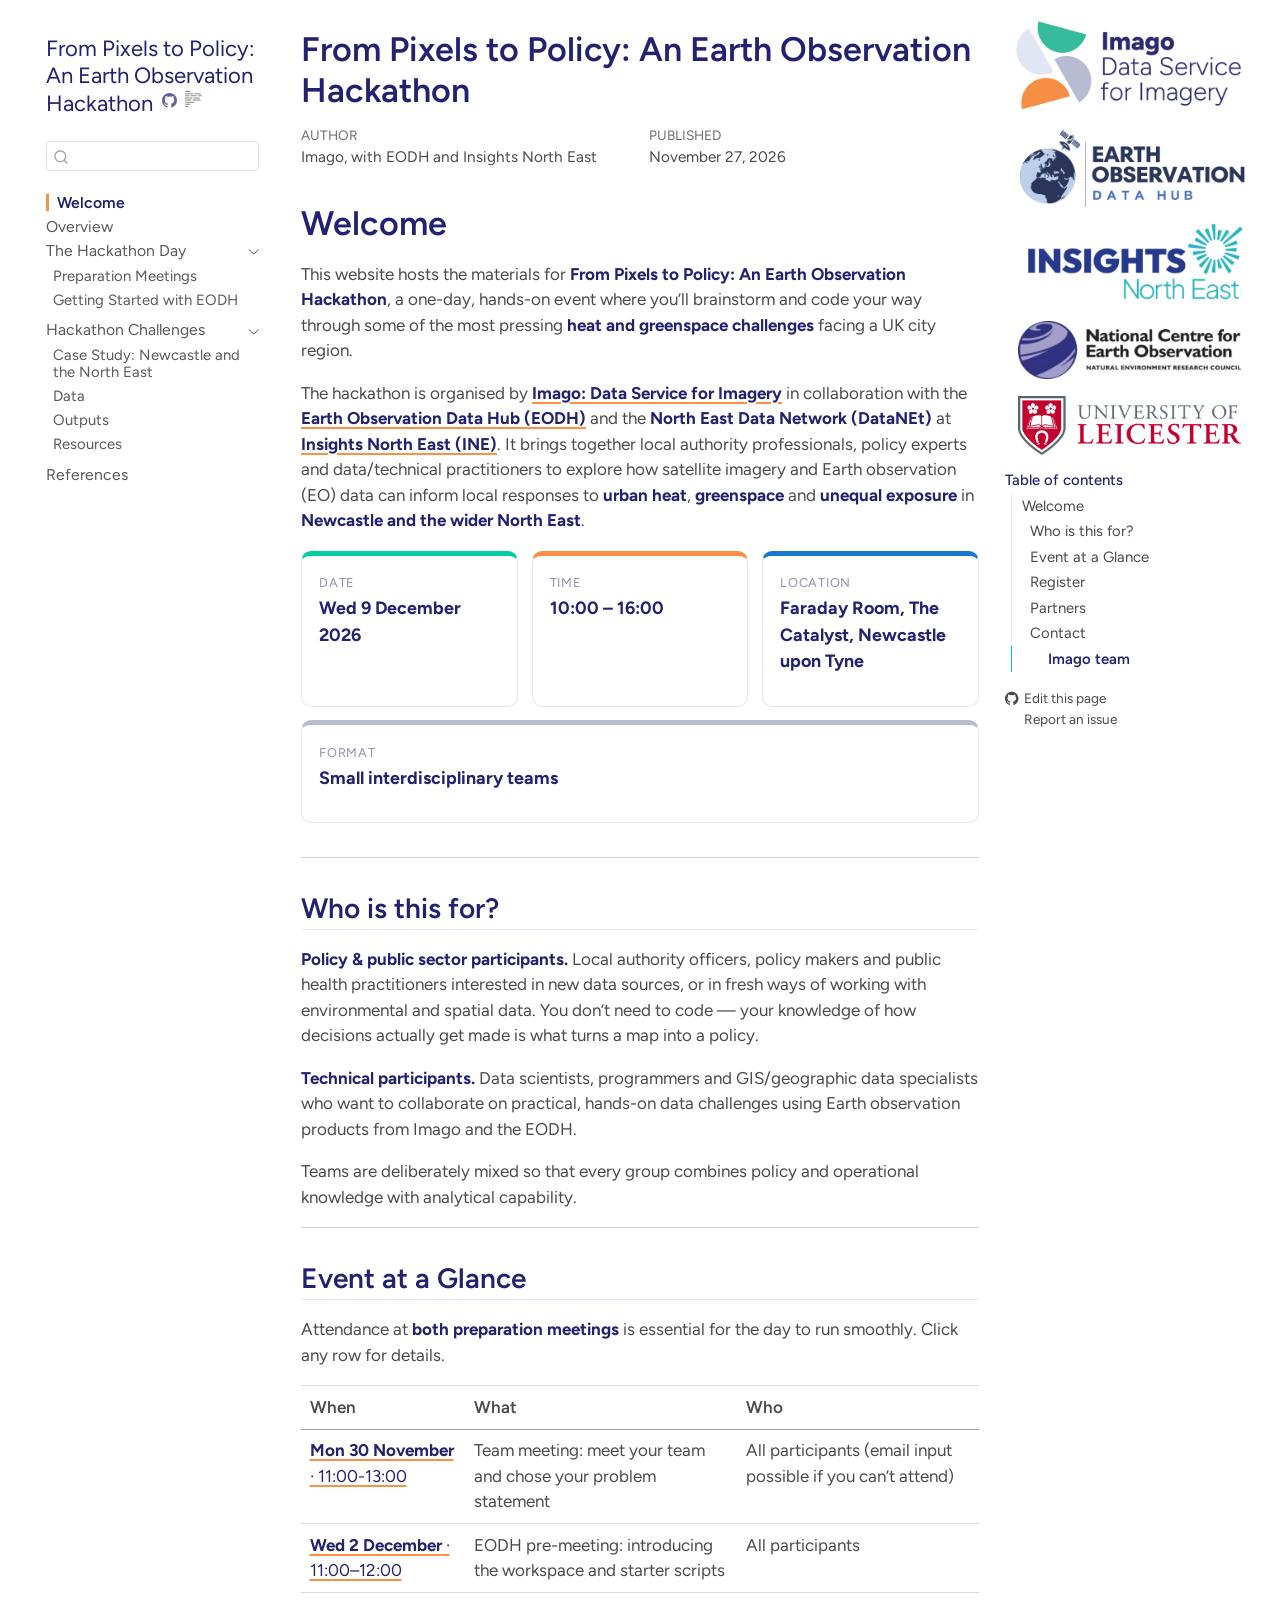
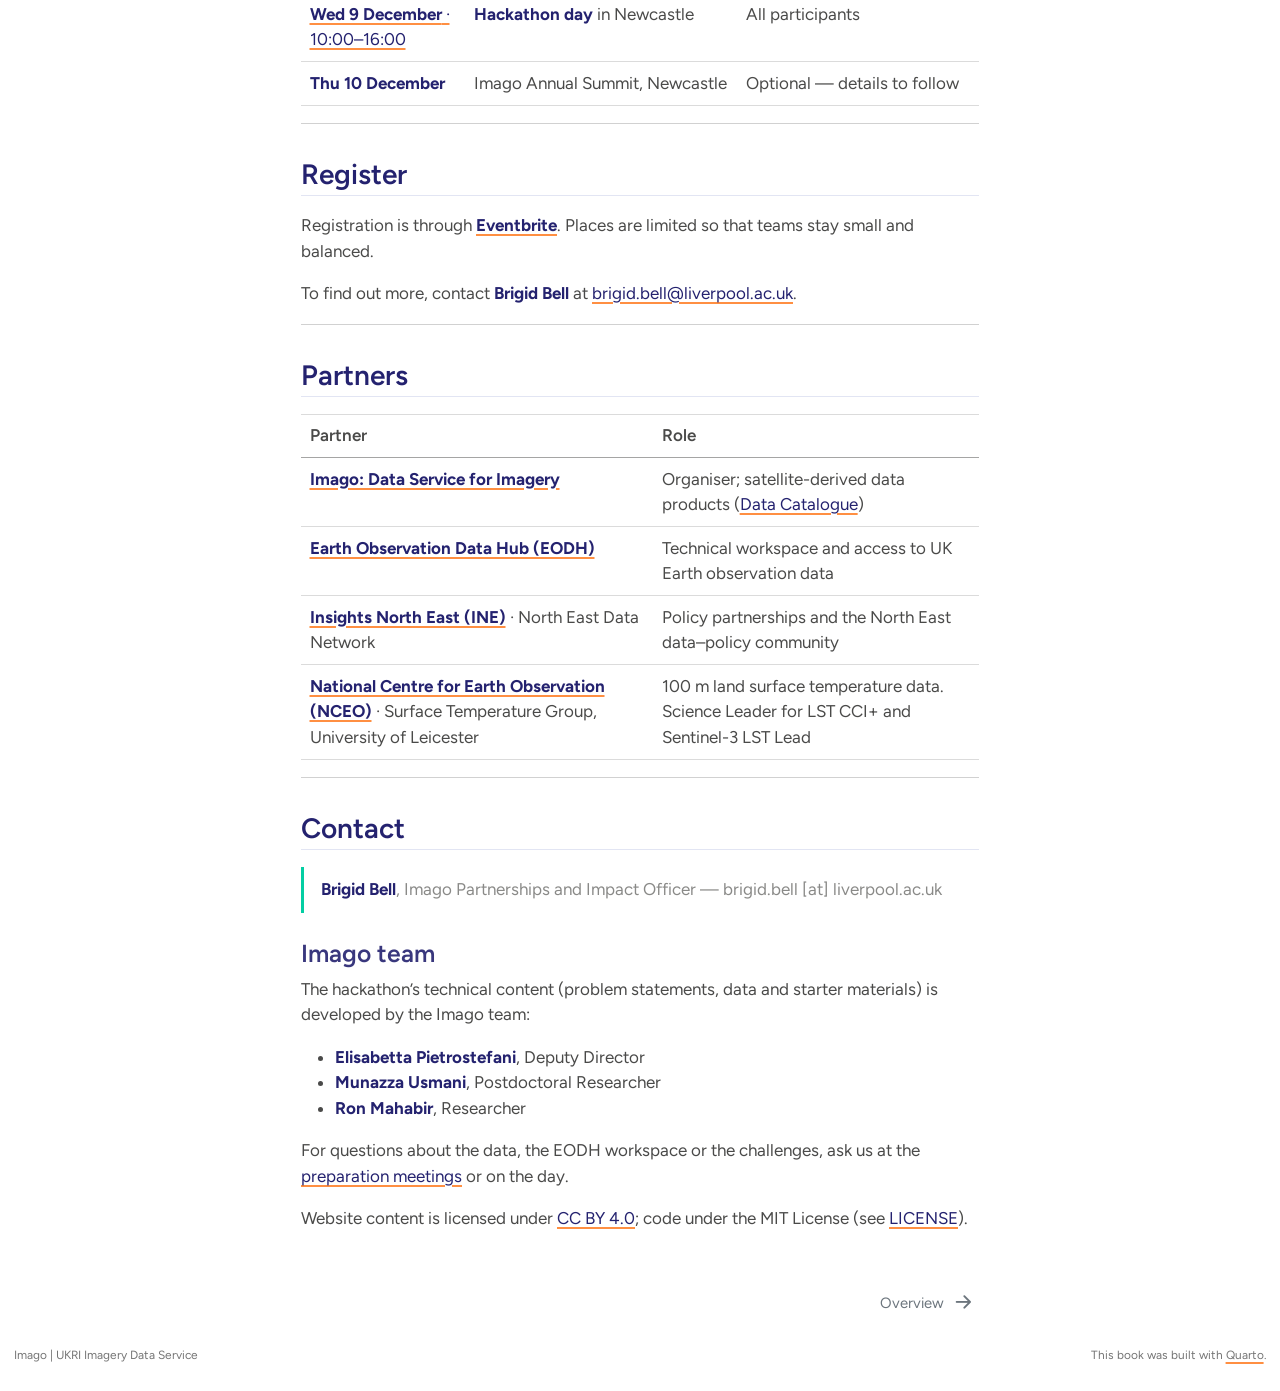
==== commit 81708b40: "edits for hackathon prep and day of" ====
--- a/docs/index.html
+++ b/docs/index.html
@@ -7,7 +7,7 @@
 <meta name="viewport" content="width=device-width, initial-scale=1.0, user-scalable=yes">
 
 <meta name="author" content="Imago, with EODH and Insights North East">
-<meta name="dcterms.date" content="2026-11-17">
+<meta name="dcterms.date" content="2026-11-27">
 
 <title>From Pixels to Policy: An Earth Observation Hackathon</title>
 <style>
@@ -46,7 +46,7 @@
 <link href="site_libs/quarto-html/quarto-syntax-highlighting-845c23b38eaddc0f92fda52bfe77a8c8.css" rel="stylesheet" id="quarto-text-highlighting-styles">
 <script src="site_libs/bootstrap/bootstrap.min.js"></script>
 <link href="site_libs/bootstrap/bootstrap-icons.css" rel="stylesheet">
-<link href="site_libs/bootstrap/bootstrap-445ad853c7fc5b7dd70132ed1802cdcb.min.css" rel="stylesheet" append-hash="true" id="quarto-bootstrap" data-mode="light">
+<link href="site_libs/bootstrap/bootstrap-cfa430b7423e8e76c37ea45e2c2bcd61.min.css" rel="stylesheet" append-hash="true" id="quarto-bootstrap" data-mode="light">
 <script id="quarto-search-options" type="application/json">{
   "location": "sidebar",
   "copy-button": false,
@@ -203,6 +203,8 @@
 <!-- margin-sidebar -->
     <div id="quarto-margin-sidebar" class="sidebar margin-sidebar"><div class="quarto-margin-header"><div class="margin-header-item">
 <p><img src="./assets/all_logos.png" class="img-fluid" alt="Imago, Earth Observation Data Hub and Insights North East logos"></p>
+<p><img src="./assets/logos/NCEO_logo.jpg" class="partner-logo img-fluid" alt="National Centre for Earth Observation logo"></p>
+<p><img src="./assets/logos/UoL_logo.png" class="partner-logo img-fluid" alt="University of Leicester logo"></p>
 </div></div>
         <nav id="TOC" role="doc-toc" class="toc-active">
     <h2 id="toc-title">Table of contents</h2>
@@ -244,7 +246,7 @@
     <div>
     <div class="quarto-title-meta-heading">Published</div>
     <div class="quarto-title-meta-contents">
-      <p class="date">November 17, 2026</p>
+      <p class="date">November 27, 2026</p>
     </div>
   </div>
   
@@ -271,7 +273,7 @@
 </div>
 <div class="p2p-fact">
 <p><span class="p2p-fact-label">Location</span><br>
-<span class="p2p-fact-value">Newcastle, UK — venue TBC</span></p>
+<span class="p2p-fact-value">Faraday Room, The Catalyst, Newcastle upon Tyne</span></p>
 </div>
 <div class="p2p-fact">
 <p><span class="p2p-fact-label">Format</span><br>
@@ -349,6 +351,10 @@
 <tr class="odd">
 <td><a href="https://insightsnortheast.co.uk/"><strong>Insights North East (INE)</strong></a> · North East Data Network</td>
 <td>Policy partnerships and the North East data–policy community</td>
+</tr>
+<tr class="even">
+<td><a href="https://www.nceo.ac.uk/"><strong>National Centre for Earth Observation (NCEO)</strong></a> · Surface Temperature Group, University of Leicester</td>
+<td>100 m land surface temperature data. Science Leader for LST CCI+ and Sentinel-3 LST Lead</td>
 </tr>
 </tbody>
 </table>
